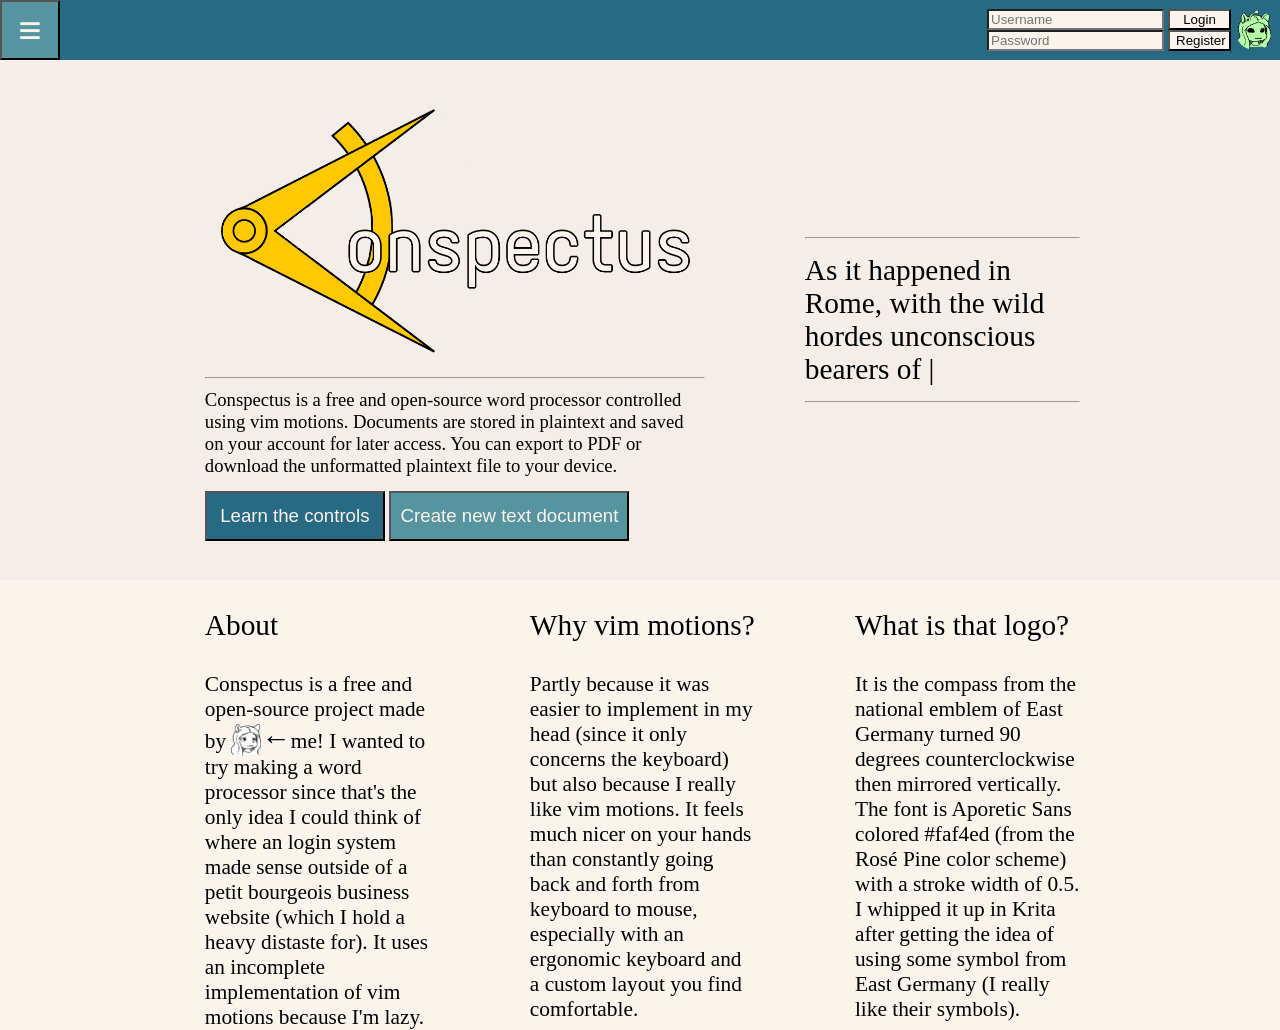
==== index.html @ d61223a4 "refactor: rename index.js to quotes.js" ====
<!DOCTYPE html>
<html lang="en">
<head>
<meta charset="UTF-8">
<meta name="viewport" content="width=device-width, initial-scale=1.0">
<title>Conspectus</title>
<link rel="stylesheet" href="css/index.css">
</head>
<body>
<div class="main">
  <div class="bar">
    <button class="hamburger" id="hamburger">≡</button>
    <div class="credentials">
      <div>
        <input type="text" class="username" id="username" name="username" placeholder="Username">
        <button class="login" id="login">Login</button><br>
        <input type="text" class="password" id="password" name="password" placeholder="Password">
        <button class="register" id="register">Register</button><br>
      </div>
      <div class="profile">
        <img src="images/glorp.png">
      </div>
    </div>
  </div>
  <div class="top">
    <div class="top-left">
      <img class="logo" src="images/logo.png">
      <hr>
      <p class="desc">Conspectus is a free and open-source word processor controlled using vim motions. Documents are stored in plaintext and saved on your account for later access. You can export to PDF or download the unformatted plaintext file to your device.</p>
      <button class="learn" id="learn">Learn the controls</button>
      <button class="new" id="new">Create new text document</button>
    </div>
    <div class="top-right">
      <hr>
      <div class="quote" id="quote"></div>
      <hr>
    </div>
  </div>
  <div class="bottom">
    <div class="about">
      <p class="bottom-heading">About</p>
      <p>Conspectus is a free and open-source project made by <img src="images/glegle.png" class="glegle"><span class="arrow">←</span>me! I wanted to try making a word processor since that's the only idea I could think of where an login system made sense outside of a petit bourgeois business website (which I hold a heavy distaste for). It uses an incomplete implementation of vim motions because I'm lazy.</p>
    </div>
    <div class="why">
      <p class="bottom-heading">Why vim motions?</p>
      <p>Partly because it was easier to implement in my head (since it only concerns the keyboard) but also because I really like vim motions. It feels much nicer on your hands than constantly going back and forth from keyboard to mouse, especially with an ergonomic keyboard and a custom layout you find comfortable.
    </div>
    <div class="what">
      <p class="bottom-heading">What is that logo?</p>
      <p>It is the compass from the national emblem of East Germany turned 90 degrees counterclockwise then mirrored vertically. The font is Aporetic Sans colored #faf4ed (from the Rosé Pine color scheme) with a stroke width of 0.5. I whipped it up in Krita after getting the idea of using some symbol from East Germany (I really like their symbols).</p>
    </div>
  </div>
</div>
<div class="registration">
  
</div>
<div class="saved-documents">
  
</div>
<div class="vim-motions">
  
</div>
<script src="js/quotes.js"></script>
</body>
</html>
---- css/index.css ----
body {
  margin: 0px;
  background-color: rgb(250, 244, 237);
}
.bar {
  height: 60px;
  background-color: rgb(40, 105, 131);
  display: flex;
  justify-content: space-between;
  align-items: center;
}
.hamburger {
  height: 60px;
  width: 60px;
  font-size: 40px;
  color: rgb(250, 244, 237);
  background-color: rgb(86, 148, 159);
}
.credentials {
  display: flex;
  align-items: center;
  gap: 4px;
}
.username,
.password {
  background-color: rgb(250, 244, 237);
}
.login,
.register {
  width: 63px;
  background-color: rgb(250, 244, 237);
}
.profile {
  height: 40px;
  width: 40px;
  margin: 0px 5px 0px 0px;
}
.profile img {
  width: 100%;
  height: 100%;
  border-radius: 50%;
  object-fit: contain;
}
.top {
  height: 520px;
  background-color: rgb(244, 237, 232);
  display: flex;
  justify-content: space-between;
  align-items: center;
  gap: 100px;
}
.top-left {
  font-size: 14pt;
  margin: 0px 0px 0px 16vw;
  flex: 1;
}
.logo {
  width: 500px;
  margin: 0px 0px 0px 0px;
}
.desc {
  margin: 0px 0px 14px 0px;
}
.learn {
  width: 180px;
  height: 50px;
  font-size: 14pt;
  color: rgb(250, 244, 237);
  background-color: rgb(40, 105, 131);
}
.new {
  width: 240px;
  height: 50px;
  font-size: 14pt;
  color: rgb(250, 244, 237);
  background-color: rgb(86, 148, 159);
}
.top-right {
  font-size: 22pt;
  margin: 0px 200px 0px 0px;
  flex: 2;
}
.quote {
  min-height: 24pt;
}
.bottom {
  height: 41.2vh;
  background-color: rgb(250, 244, 237);
  font-size: 16pt;
  display: flex;
  justify-content: space-between;
  gap: 100px;
}
.bottom-heading {
  font-size: 22pt;
}
.about {
  margin: 0px 0px 0px 16vw;
  flex: 1;
}
.why {
  flex: 1;
}
.what {
  margin: 0px 200px 0px 0px;
  flex: 1;
}
.glegle {
  width: 30px;
  margin: 0px 0px -8px 0px;
}
.arrow {
  font-size: 22pt;
}
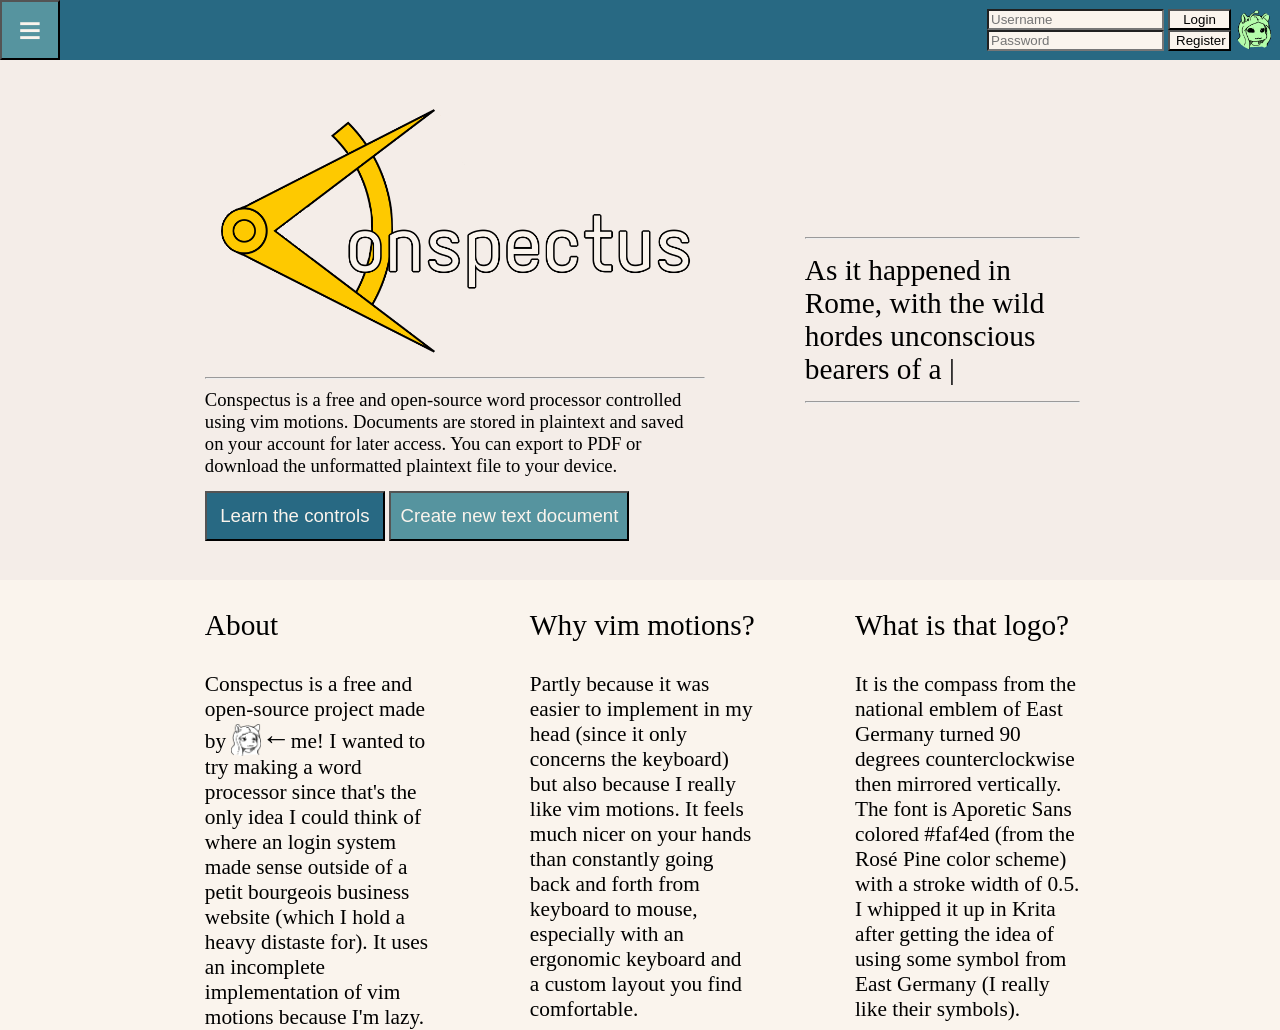
==== commit 0d9a6e20: "feat: add account system" ====
--- a/index.html
+++ b/index.html
@@ -5,17 +5,23 @@
 <meta name="viewport" content="width=device-width, initial-scale=1.0">
 <title>Conspectus</title>
 <link rel="stylesheet" href="css/index.css">
+<script src="js/buttons.js"></script>
 </head>
 <body>
 <div class="main">
   <div class="bar">
     <button class="hamburger" id="hamburger">≡</button>
     <div class="credentials">
-      <div>
-        <input type="text" class="username" id="username" name="username" placeholder="Username">
-        <button class="login" id="login">Login</button><br>
-        <input type="text" class="password" id="password" name="password" placeholder="Password">
-        <button class="register" id="register">Register</button><br>
+      <div class="error-login" id="error-login"></div>
+      <div class="username-password" id="username-password">
+        <input type="text" class="username" id="username-login" name="username" placeholder="Username">
+        <button class="login" id="login" onclick="login()">Login</button><br>
+        <input type="password" class="password" id="password-login" name="password" placeholder="Password">
+        <button class="register" id="register" onclick="register(true)">Register</button><br>
+      </div>
+      <div class="logged-in" id="logged-in">
+        <div class="name" id="name"></div>
+        <button class="logout" id="logout" onclick="logout()">Logout</button>
       </div>
       <div class="profile">
         <img src="images/glorp.png">
@@ -51,8 +57,17 @@
     </div>
   </div>
 </div>
-<div class="registration">
-  
+<div class="registration" id="registration">
+  <div class="registration-panel">
+    <button class="registration-panel-x" id="registration-panel-x" onclick="register(false)">X</button>
+    <div class="registration-panel-main">
+      <img src="images/logo.png" class="registration-title">
+      <input type="text" class="username" id="username-register" name="username" placeholder="Username">
+      <input type="password" class="password" id="password-register" name="password" placeholder="Password">
+      <button class="registration-button" id="registration-button" onclick="createAccount()">Create new account</button>
+      <div class="error" id="error"></div>
+    </div>
+  </div>
 </div>
 <div class="saved-documents">
   
@@ -61,5 +76,14 @@
   
 </div>
 <script src="js/quotes.js"></script>
+<script>
+const username = localStorage.getItem("login");
+if (username === null) {
+  document.getElementById("username-password").style.zIndex = 1;
+} else {
+  document.getElementById("logged-in").style.zIndex = 1;
+  document.getElementById("name").innerText = username;
+}
+</script>
 </body>
 </html>
--- a/css/index.css
+++ b/css/index.css
@@ -1,6 +1,10 @@
 body {
   margin: 0px;
   background-color: rgb(250, 244, 237);
+}
+.main {
+  position: absolute;
+  z-index: 1;
 }
 .bar {
   height: 60px;
@@ -21,6 +25,9 @@
   align-items: center;
   gap: 4px;
 }
+.username-password {
+  z-index: -1;
+}
 .username,
 .password {
   background-color: rgb(250, 244, 237);
@@ -28,6 +35,26 @@
 .login,
 .register {
   width: 63px;
+  background-color: rgb(250, 244, 237);
+}
+.logged-in {
+  position: absolute;
+  display: flex;
+  flex-direction: column;
+  right: 50px;
+  gap: 2px;
+  z-index: -1;
+}
+.name {
+  height: 15pt;
+  background-color: rgb(250, 244, 237);
+  display: flex;
+  justify-content: center;
+  align-items: center;
+  margin: 0px 1px 0px 0px;
+  border-radius: 2px;
+}
+.logout {
   background-color: rgb(250, 244, 237);
 }
 .profile {
@@ -112,3 +139,58 @@
 .arrow {
   font-size: 22pt;
 }
+.registration {
+  height: 100%;
+  width: 100%;
+  position: absolute;
+  background-color: rgba(0, 0, 0, 0.15);
+  display: flex;
+  align-items: center;
+  justify-content: center;
+}
+.registration-panel {
+  display: flex;
+  justify-content: flex-end;
+}
+.registration-panel-x {
+  background-color: rgb(244, 237, 232);
+  position: absolute;
+}
+.registration-panel-main {
+  height: 336px;
+  width: 640px;
+  background-color: rgb(250, 244, 237);
+  display: flex;
+  align-items: center;
+  justify-content: center;
+  flex-direction: column;
+  gap: 5px;
+}
+.registration-panel-main input {
+  height: 10%;
+  width: 80%;
+  font-size: 16px;
+}
+.registration-title {
+  width: 240px;
+  margin: 0px 0px 10px 0px;
+}
+.registration-button {
+  height: 12%;
+  width: 82%;
+  font-size: 16px;
+  color: rgb(250, 244, 237);
+  background-color: rgb(40, 105, 131);
+}
+.error {
+  color: rgb(180, 99, 122);
+  margin: 5px 0px 0px 0px;
+}
+.error-login {
+  height: 30px;
+  color: rgb(180, 99, 122);
+  background-color: rgb(70, 66, 97);
+  display: flex;
+  align-items: center;
+  justify-content: center;
+}
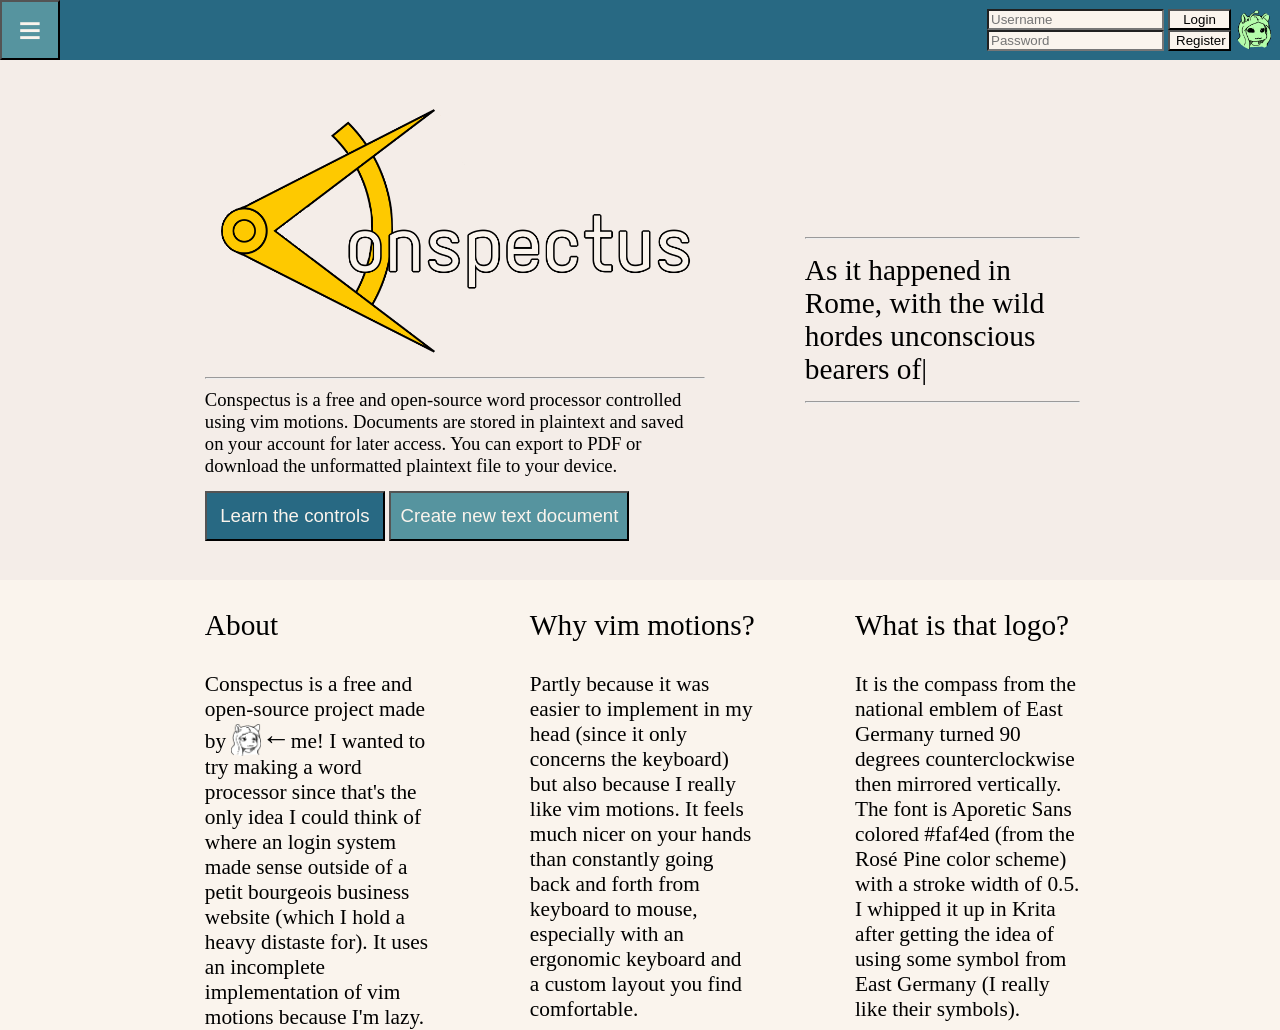
==== commit 683c4ce2: "feat: add vim motions cheatsheet" ====
--- a/index.html
+++ b/index.html
@@ -33,7 +33,7 @@
       <img class="logo" src="images/logo.png">
       <hr>
       <p class="desc">Conspectus is a free and open-source word processor controlled using vim motions. Documents are stored in plaintext and saved on your account for later access. You can export to PDF or download the unformatted plaintext file to your device.</p>
-      <button class="learn" id="learn">Learn the controls</button>
+      <button class="learn" id="learn" onclick="learn(true)">Learn the controls</button>
       <button class="new" id="new">Create new text document</button>
     </div>
     <div class="top-right">
@@ -72,8 +72,30 @@
 <div class="saved-documents">
   
 </div>
-<div class="vim-motions">
-  
+<div class="vim-motions" id="vim-motions">
+  <div class="vim-motions-panel">
+    <button class="vim-motions-panel-x" id="vim-motions-panel-x" onclick="learn(false)">X</button>
+    <div class="vim-motions-panel-main">
+      <div>
+        <div><span class="c"> h </span> - move cursor left</div>
+        <div><span class="c"> j </span> - move cursor down</div>
+        <div><span class="c"> k </span> - move cursor up</div>
+        <div><span class="c"> l </span> - move cursor right</div>
+        <div><span class="c"> w </span> - jump forwards to the start of a word</div>
+        <div><span class="c"> e </span> - jump forwards to the end of a word</div>
+        <div><span class="c"> b </span> - jump backwards to the start of a word</div>
+        <div><span class="c"> ^ </span> - jump to the start of the line</div>
+        <div><span class="c"> $ </span> - jump to the end of the line</div>
+        <div><span class="c"> i </span> - insert before the cursor</div>
+        <div><span class="c"> a </span> - insert after the cursor</div>
+        <div><span class="c"> o </span> - append a new line below the current line</div>
+        <div><span class="c"> O </span> - append a new line above the current line</div>
+        <div><span class="c"> u </span> - undo</div>
+        <div><span class="c"> CTRL </span> + <span class="c"> r </span> - redo </div>
+        <div><span class="c"> dd </span> - delete a line</div>
+      </div>
+    </div>
+  </div>
 </div>
 <script src="js/quotes.js"></script>
 <script>
--- a/css/index.css
+++ b/css/index.css
@@ -194,3 +194,34 @@
   align-items: center;
   justify-content: center;
 }
+.vim-motions {
+  height: 100%;
+  width: 100%;
+  position: absolute;
+  background-color: rgba(0, 0, 0, 0.15);
+  display: flex;
+  align-items: center;
+  justify-content: center;
+}
+.vim-motions-panel {
+  display: flex;
+  justify-content: flex-end;
+}
+.vim-motions-panel-x {
+  background-color: rgb(244, 237, 232);
+  position: absolute;
+}
+.vim-motions-panel-main {
+  height: 300px;
+  width: 315px;
+  background-color: rgb(250, 244, 237);
+  display: flex;
+  align-items: center;
+  justify-content: center;
+  flex-direction: column;
+}
+.c {
+  font-family: monospace;
+  white-space: pre;
+  background-color: rgba(0, 0, 0, 0.15)
+}
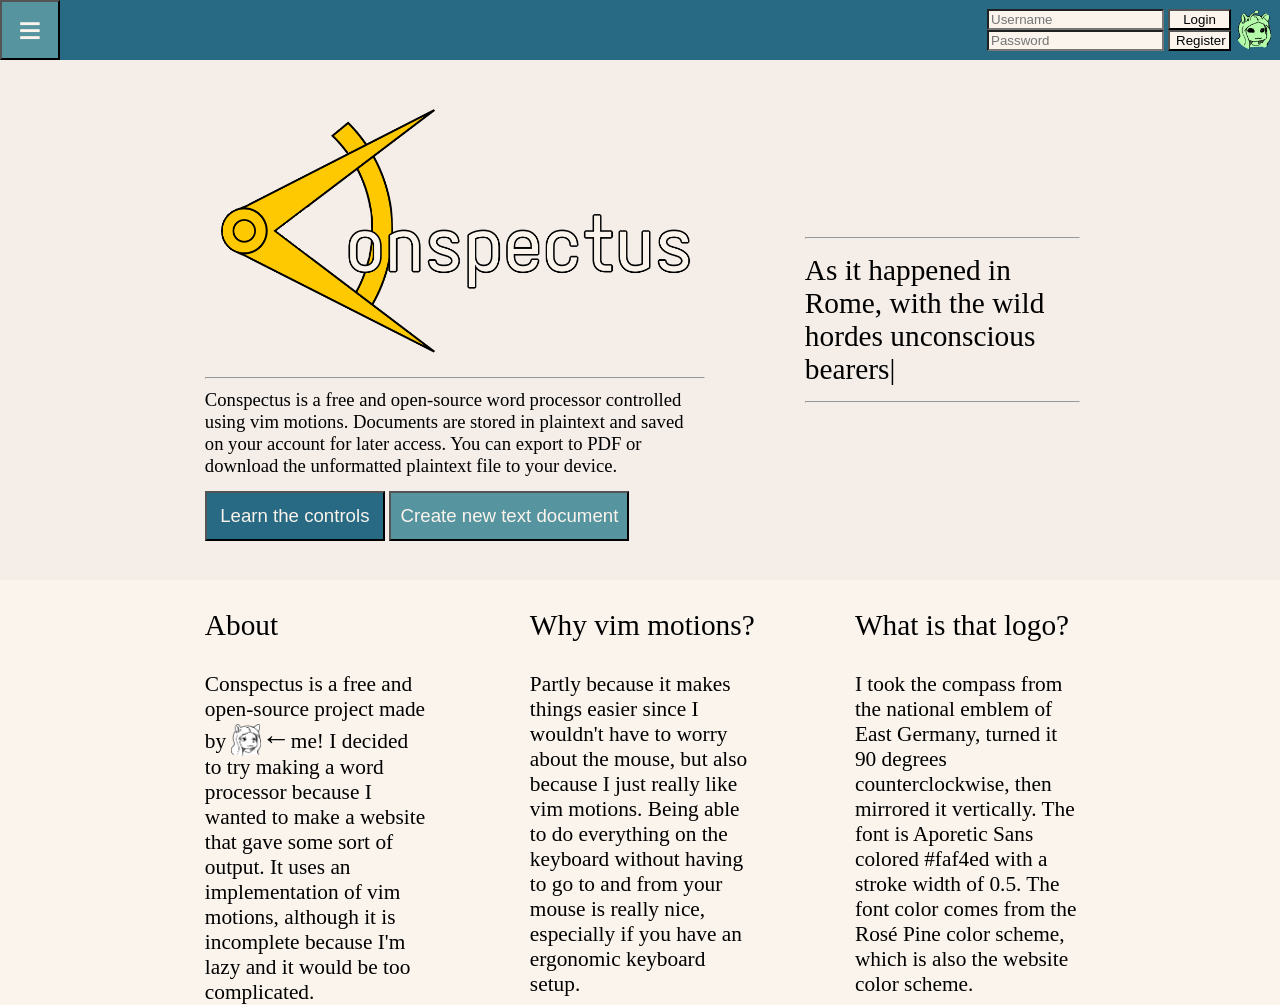
==== commit 1cbf8667: "feat: rewrite home page columns" ====
--- a/index.html
+++ b/index.html
@@ -45,15 +45,15 @@
   <div class="bottom">
     <div class="about">
       <p class="bottom-heading">About</p>
-      <p>Conspectus is a free and open-source project made by <img src="images/glegle.png" class="glegle"><span class="arrow">←</span>me! I wanted to try making a word processor since that's the only idea I could think of where an login system made sense outside of a petit bourgeois business website (which I hold a heavy distaste for). It uses an incomplete implementation of vim motions because I'm lazy.</p>
+      <p>Conspectus is a free and open-source project made by <img src="images/glegle.png" class="glegle"><span class="arrow">←</span>me! I decided to try making a word processor because I wanted to make a website that gave some sort of output. It uses an implementation of vim motions, although it is incomplete because I'm lazy and it would be too complicated.</p>
     </div>
     <div class="why">
       <p class="bottom-heading">Why vim motions?</p>
-      <p>Partly because it was easier to implement in my head (since it only concerns the keyboard) but also because I really like vim motions. It feels much nicer on your hands than constantly going back and forth from keyboard to mouse, especially with an ergonomic keyboard and a custom layout you find comfortable.
+      <p>Partly because it makes things easier since I wouldn't have to worry about the mouse, but also because I just really like vim motions. Being able to do everything on the keyboard without having to go to and from your mouse is really nice, especially if you have an ergonomic keyboard setup.</p>
     </div>
     <div class="what">
       <p class="bottom-heading">What is that logo?</p>
-      <p>It is the compass from the national emblem of East Germany turned 90 degrees counterclockwise then mirrored vertically. The font is Aporetic Sans colored #faf4ed (from the Rosé Pine color scheme) with a stroke width of 0.5. I whipped it up in Krita after getting the idea of using some symbol from East Germany (I really like their symbols).</p>
+      <p>I took the compass from the national emblem of East Germany, turned it 90 degrees counterclockwise, then mirrored it vertically. The font is Aporetic Sans colored #faf4ed with a stroke width of 0.5. The font color comes from the Rosé Pine color scheme, which is also the website color scheme.</p>
     </div>
   </div>
 </div>
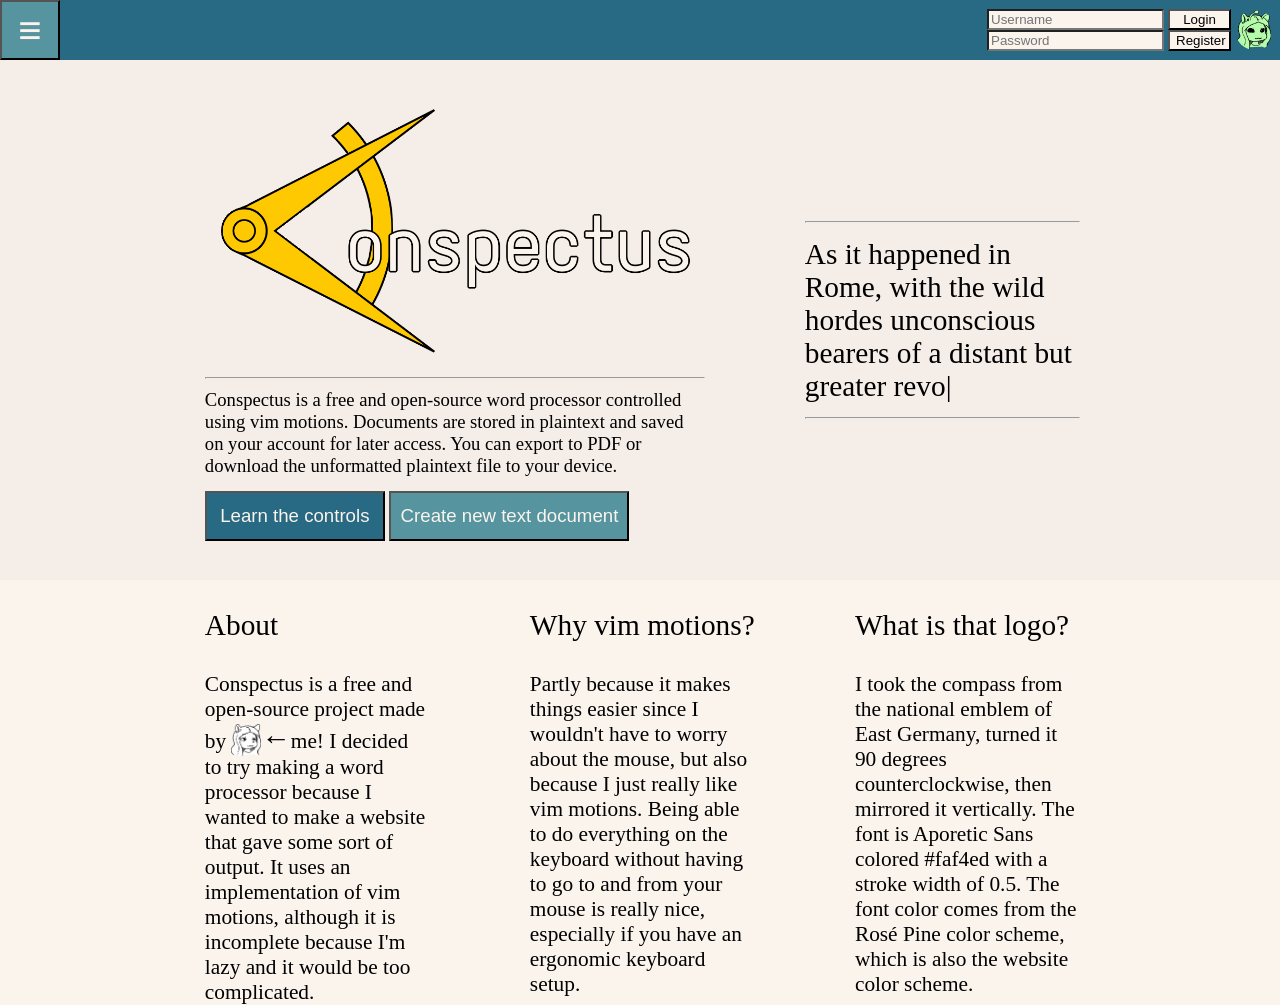
==== commit 361ce420: "feat: add extra editor functionality" ====
--- a/index.html
+++ b/index.html
@@ -34,7 +34,7 @@
       <hr>
       <p class="desc">Conspectus is a free and open-source word processor controlled using vim motions. Documents are stored in plaintext and saved on your account for later access. You can export to PDF or download the unformatted plaintext file to your device.</p>
       <button class="learn" id="learn" onclick="learn(true)">Learn the controls</button>
-      <button class="new" id="new">Create new text document</button>
+      <button class="new" id="new" onclick="editor()">Create new text document</button>
     </div>
     <div class="top-right">
       <hr>
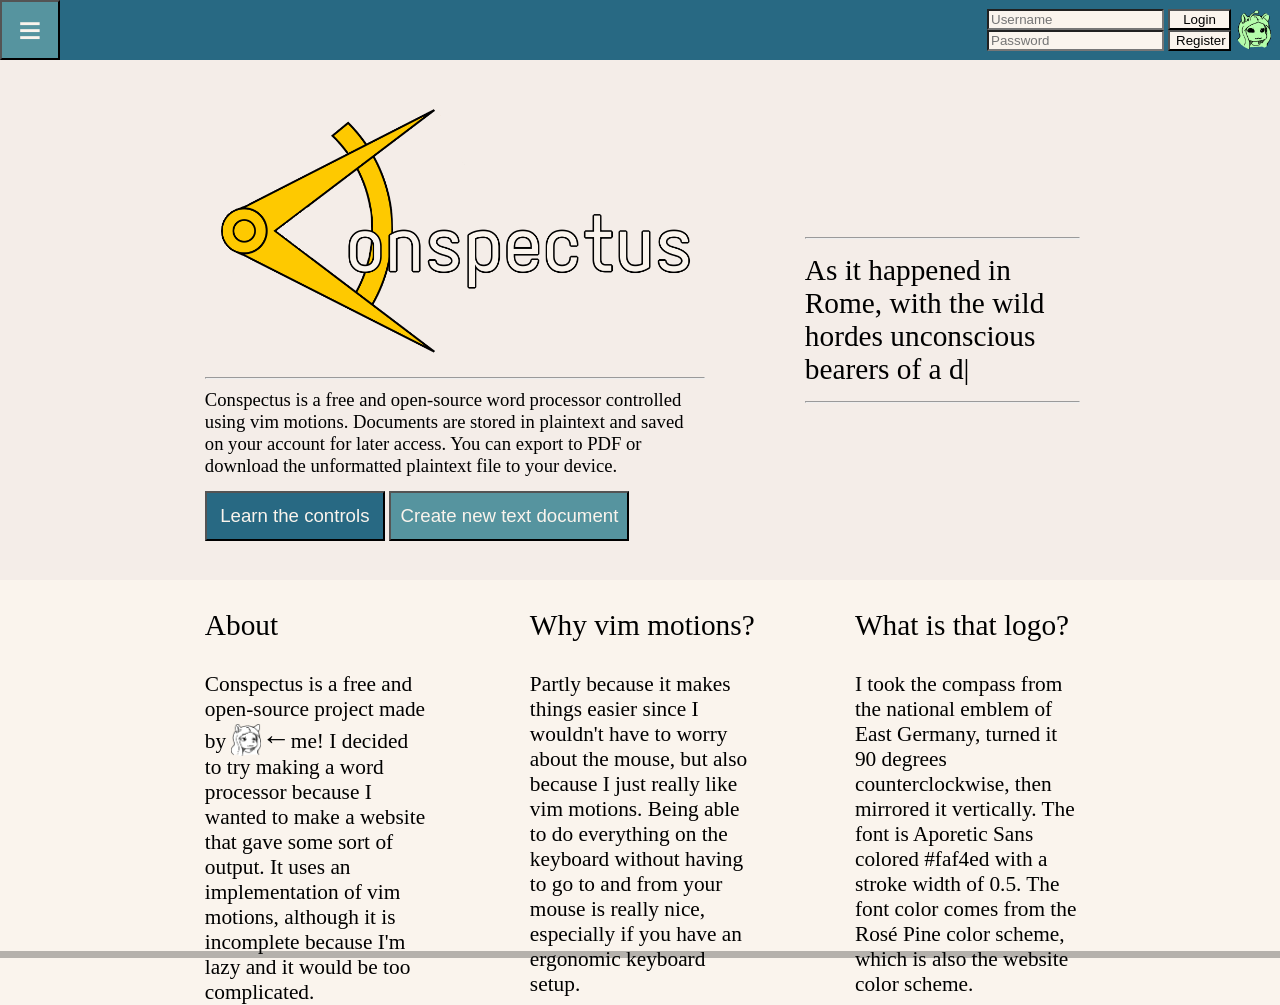
==== commit 73387298: "feat: extend vim motions cheatsheet & fix div heights" ====
--- a/index.html
+++ b/index.html
@@ -77,6 +77,8 @@
     <button class="vim-motions-panel-x" id="vim-motions-panel-x" onclick="learn(false)">X</button>
     <div class="vim-motions-panel-main">
       <div>
+        <div class="vim-title">Vim <span class="vim-white">Cheat Sheet</span></div>
+        <hr>
         <div><span class="c"> h </span> - move cursor left</div>
         <div><span class="c"> j </span> - move cursor down</div>
         <div><span class="c"> k </span> - move cursor up</div>
@@ -90,9 +92,12 @@
         <div><span class="c"> a </span> - insert after the cursor</div>
         <div><span class="c"> o </span> - append a new line below the current line</div>
         <div><span class="c"> O </span> - append a new line above the current line</div>
+        <div><span class="c"> Esc </span> - exit insert mode</div>
         <div><span class="c"> u </span> - undo</div>
-        <div><span class="c"> CTRL </span> + <span class="c"> r </span> - redo </div>
+        <div><span class="c"> Ctrl </span> + <span class="c"> r </span> - redo </div>
         <div><span class="c"> dd </span> - delete a line</div>
+        <div><span class="c"> Ctrl </span> + <span class="c"> b </span> - toggle bold text</div>
+        <div><span class="c"> Ctrl </span> + <span class="c"> i </span> - toggle italicized text</div>
       </div>
     </div>
   </div>
--- a/css/index.css
+++ b/css/index.css
@@ -140,7 +140,7 @@
   font-size: 22pt;
 }
 .registration {
-  height: 100%;
+  height: 106.4%;
   width: 100%;
   position: absolute;
   background-color: rgba(0, 0, 0, 0.15);
@@ -195,7 +195,7 @@
   justify-content: center;
 }
 .vim-motions {
-  height: 100%;
+  height: 106.4%;
   width: 100%;
   position: absolute;
   background-color: rgba(0, 0, 0, 0.15);
@@ -212,13 +212,23 @@
   position: absolute;
 }
 .vim-motions-panel-main {
-  height: 300px;
-  width: 315px;
+  height: 460px;
+  width: 360px;
   background-color: rgb(250, 244, 237);
   display: flex;
   align-items: center;
   justify-content: center;
   flex-direction: column;
+}
+.vim-title {
+  color: #EBBA00;
+  font-family: sans;
+  font-size: 24pt;
+  font-weight: 700;
+  -webkit-text-stroke: 1px black;
+}
+.vim-white {
+  color: white;
 }
 .c {
   font-family: monospace;
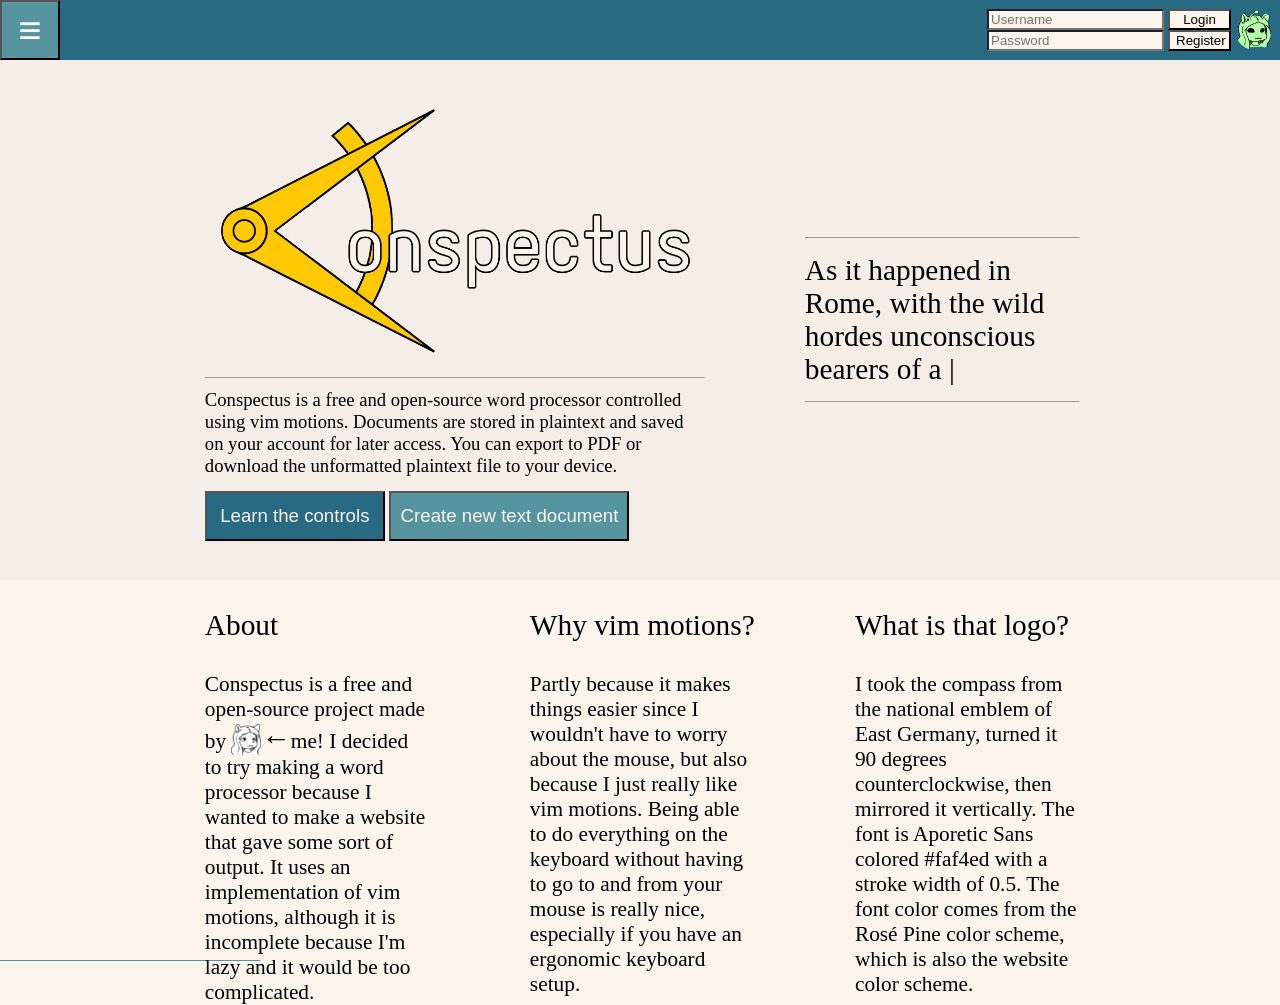
==== commit fdfc4846: "feat: add saved documents page" ====
--- a/index.html
+++ b/index.html
@@ -8,9 +8,10 @@
 <script src="js/buttons.js"></script>
 </head>
 <body>
+<div class="bg"></div>
 <div class="main">
-  <div class="bar">
-    <button class="hamburger" id="hamburger">≡</button>
+  <div class="bar" id="bar">
+    <button class="hamburger" id="hamburger" onclick="menu()">≡</button>
     <div class="credentials">
       <div class="error-login" id="error-login"></div>
       <div class="username-password" id="username-password">
@@ -69,8 +70,13 @@
     </div>
   </div>
 </div>
-<div class="saved-documents">
-  
+<div class="saved-documents" id="saved-documents">
+  <div class="saved-documents-panel">
+    <div class="saved-documents-panel-main">
+      <div><button class="current" id="current">Home</button></div>
+      <div><button class="next" id="next" onclick="docs()">Saved Documents</button></div>
+    </div>
+  </div>
 </div>
 <div class="vim-motions" id="vim-motions">
   <div class="vim-motions-panel">
@@ -111,6 +117,7 @@
   document.getElementById("logged-in").style.zIndex = 1;
   document.getElementById("name").innerText = username;
 }
+document.getElementById("current").style.backgroundColor = "#b4637a";
 </script>
 </body>
 </html>
--- a/css/index.css
+++ b/css/index.css
@@ -1,6 +1,14 @@
 body {
   margin: 0px;
   background-color: rgb(250, 244, 237);
+}
+.bg {
+  background-color: rgb(250, 244, 237);
+  width: 100%;
+  height: 100%;
+  position: absolute;
+  top: 60px;
+  z-index: 1;
 }
 .main {
   position: absolute;
@@ -235,3 +243,32 @@
   white-space: pre;
   background-color: rgba(0, 0, 0, 0.15)
 }
+.saved-documents {
+  height: 100%;
+  width: 100%;
+  position: absolute;
+  top: 60px;
+  display: flex;
+  z-index: 0;
+}
+.saved-documents-panel {
+  display: flex;
+  justify-content: flex-end;
+}
+.saved-documents-panel-main {
+  height: 97.9%;
+  width: 260px;
+  background-color: rgb(86, 148, 159);
+  display: flex;
+  align-items: center;
+  flex-direction: column;
+  gap: 20px;
+  padding: 20px 0px 0px 0px;
+}
+.current,
+.next {
+  background-color: rgb(40, 105, 131);
+  color: rgb(250, 244, 237);
+  height: 50px;
+  width: 220px;
+}
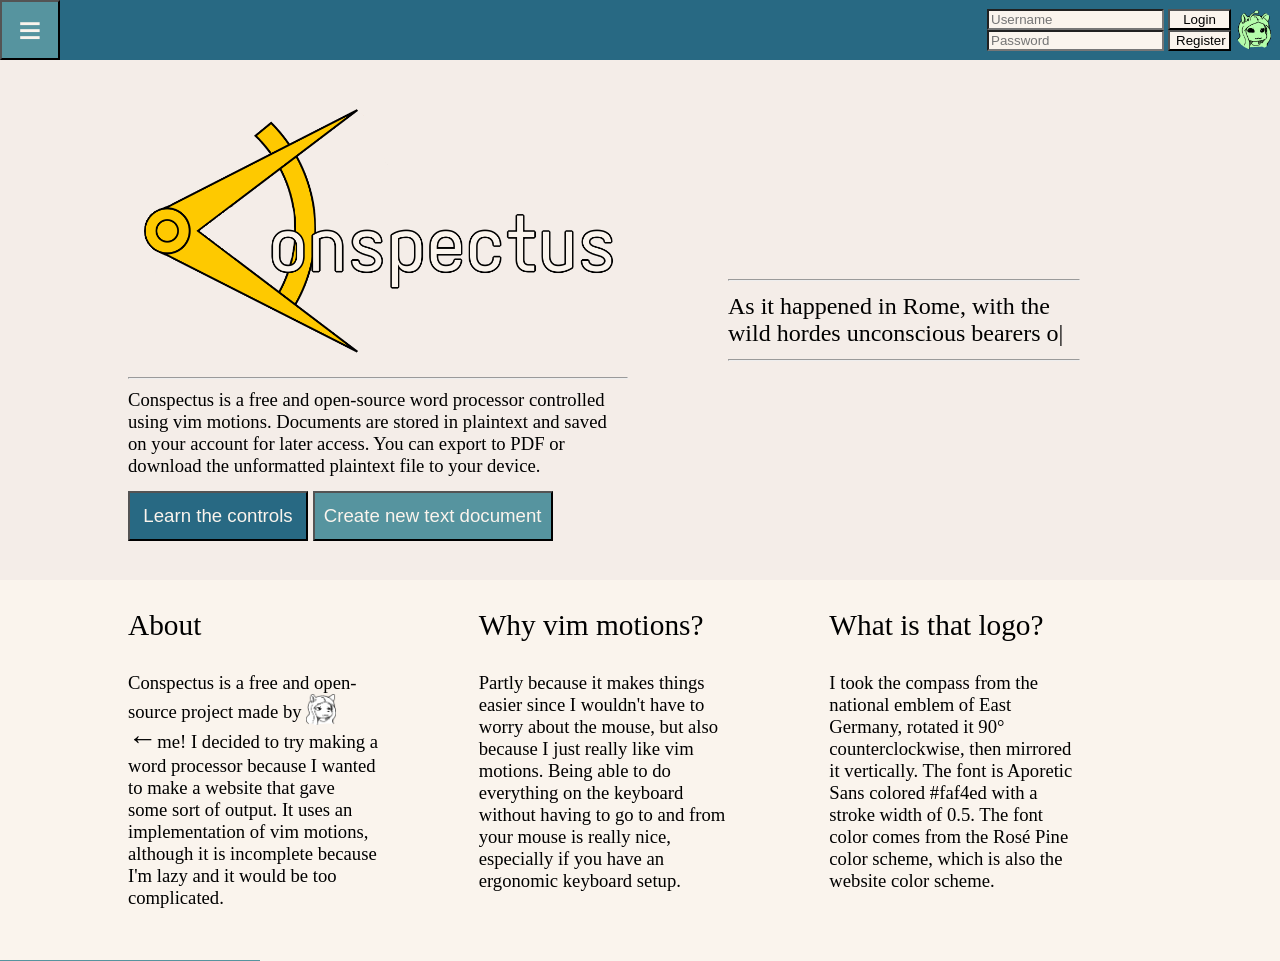
==== commit 3918b6f9: "feat: minor edit to front page text" ====
--- a/index.html
+++ b/index.html
@@ -54,7 +54,7 @@
     </div>
     <div class="what">
       <p class="bottom-heading">What is that logo?</p>
-      <p>I took the compass from the national emblem of East Germany, turned it 90 degrees counterclockwise, then mirrored it vertically. The font is Aporetic Sans colored #faf4ed with a stroke width of 0.5. The font color comes from the Rosé Pine color scheme, which is also the website color scheme.</p>
+      <p>I took the compass from the national emblem of East Germany, rotated it 90° counterclockwise, then mirrored it vertically. The font is Aporetic Sans colored #faf4ed with a stroke width of 0.5. The font color comes from the Rosé Pine color scheme, which is also the website color scheme.</p>
     </div>
   </div>
 </div>
--- a/css/index.css
+++ b/css/index.css
@@ -86,7 +86,7 @@
 }
 .top-left {
   font-size: 14pt;
-  margin: 0px 0px 0px 16vw;
+  margin: 0px 0px 0px 10vw;
   flex: 1;
 }
 .logo {
@@ -111,17 +111,17 @@
   background-color: rgb(86, 148, 159);
 }
 .top-right {
-  font-size: 22pt;
+  font-size: 18pt;
   margin: 0px 200px 0px 0px;
   flex: 2;
 }
 .quote {
-  min-height: 24pt;
+  min-height: 20pt;
 }
 .bottom {
   height: 41.2vh;
   background-color: rgb(250, 244, 237);
-  font-size: 16pt;
+  font-size: 14pt;
   display: flex;
   justify-content: space-between;
   gap: 100px;
@@ -130,7 +130,7 @@
   font-size: 22pt;
 }
 .about {
-  margin: 0px 0px 0px 16vw;
+  margin: 0px 0px 0px 10vw;
   flex: 1;
 }
 .why {
@@ -148,9 +148,9 @@
   font-size: 22pt;
 }
 .registration {
-  height: 106.4%;
-  width: 100%;
-  position: absolute;
+  height: 100%;
+  width: 100%;
+  position: fixed;
   background-color: rgba(0, 0, 0, 0.15);
   display: flex;
   align-items: center;
@@ -203,9 +203,9 @@
   justify-content: center;
 }
 .vim-motions {
-  height: 106.4%;
-  width: 100%;
-  position: absolute;
+  height: 100%;
+  width: 100%;
+  position: fixed;
   background-color: rgba(0, 0, 0, 0.15);
   display: flex;
   align-items: center;
